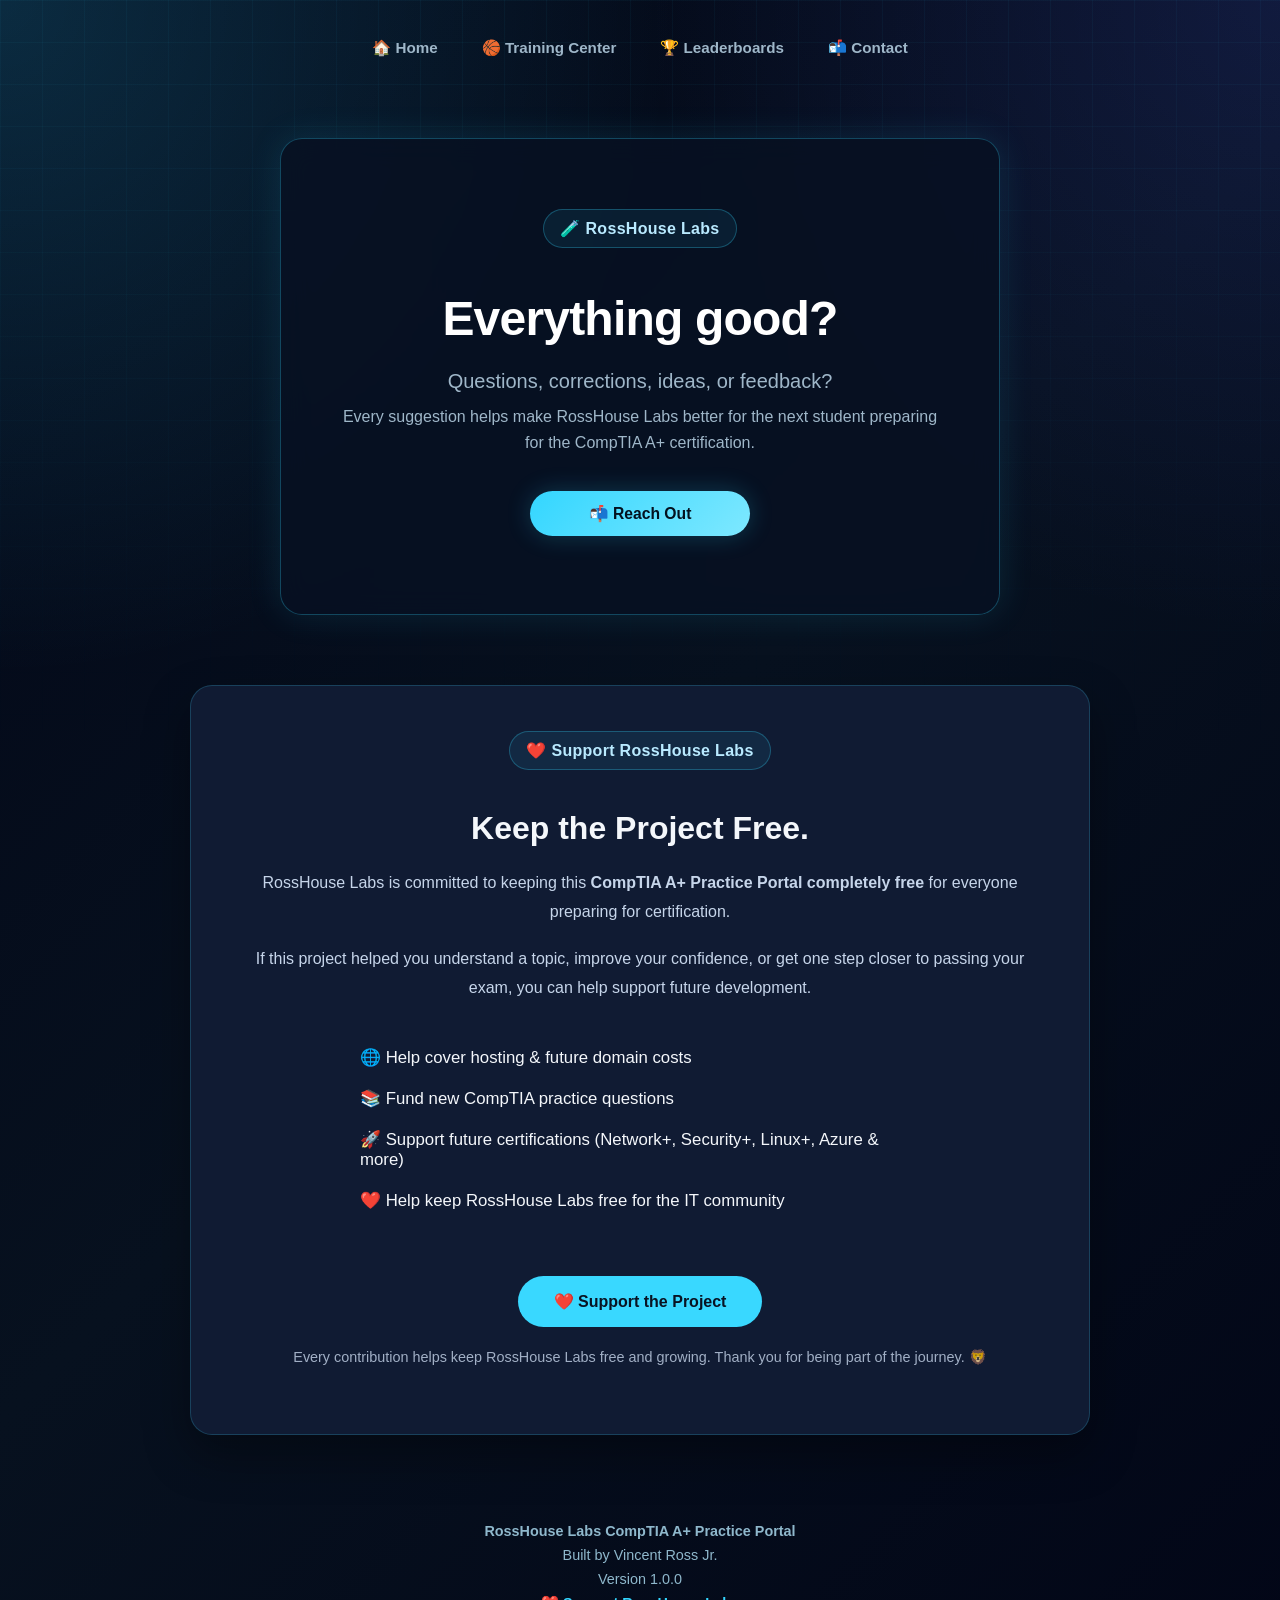
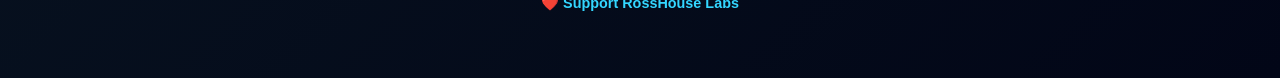
==== contact.html @ 8863333c "Release RossHouse Labs CompTIA A+ Practice Portal v1.0.0" ====
<!DOCTYPE html>
<html lang="en">
<head>
    <meta charset="UTF-8">
    <meta name="viewport" content="width=device-width, initial-scale=1.0">

    <title>Contact | RossHouse Labs CompTIA A+ Practice Portal</title>

    <link rel="stylesheet" href="css/style.css">
</head>

<body>

<div class="app-container">

    <nav class="top-nav">
        <a href="index.html">🏠 Home</a>
        <a href="quiz.html">🏀 Training Center</a>
        <a href="leaderboard.html">🏆 Leaderboards</a>
        <a href="contact.html">📬 Contact</a>
    </nav>

    <section class="quiz-card contact-card clean-contact">

        <div class="center-brand">
            <div class="brand-pill">
                🧪 RossHouse Labs
            </div>
        </div>

        <h1>Everything good?</h1>

        <p class="description">
            Questions, corrections, ideas, or feedback?
        </p>

        <p class="contact-subtext">
            Every suggestion helps make RossHouse Labs better for the next
            student preparing for the CompTIA A+ certification.
        </p>

        <div class="button-group center-buttons">

            <a
                class="btn primary"
                href="mailto:VrJr.tech@outlook.com?subject=RossHouse%20Labs%20Feedback"
            >
                📬 Reach Out
            </a>

        </div>

    </section>

    <!-- ===================================== -->
    <!-- Support RossHouse Labs -->
    <!-- ===================================== -->

    <section class="support-section">

        <div class="support-card">

            <div class="brand-pill">
                ❤️ Support RossHouse Labs
            </div>

            <h2>Keep the Project Free.</h2>

            <p>

                RossHouse Labs is committed to keeping this
                <strong>CompTIA A+ Practice Portal completely free</strong>
                for everyone preparing for certification.

            </p>

            <p>

                If this project helped you understand a topic,
                improve your confidence,
                or get one step closer to passing your exam,
                you can help support future development.

            </p>

            <div class="support-list">

                <div>🌐 Help cover hosting & future domain costs</div>

                <div>📚 Fund new CompTIA practice questions</div>

                <div>🚀 Support future certifications (Network+, Security+, Linux+, Azure & more)</div>

                <div>❤️ Help keep RossHouse Labs free for the IT community</div>

            </div>

            <a
                href="https://ko-fi.com/rosshouselabs"
                target="_blank"
                rel="noopener noreferrer"
                class="support-btn"
            >
                ❤️ Support the Project
            </a>

            <p class="support-note">

                Every contribution helps keep RossHouse Labs free and growing.
                Thank you for being part of the journey. 🦁

            </p>

        </div>

    </section>

    <footer class="footer">

        <p>
            <strong>RossHouse Labs CompTIA A+ Practice Portal</strong>
        </p>

        <p>
            Built by Vincent Ross Jr.
        </p>

        <p>
            Version 1.0.0
        </p>

        <p>
            <a href="https://ko-fi.com/rosshouselabs"
               target="_blank"
               rel="noopener noreferrer">
                ❤️ Support RossHouse Labs
            </a>
        </p>

    </footer>

</div>

</body>
</html>
---- css/style.css ----
:root {
  --bg-main: #030712;
  --bg-card: rgba(8, 17, 34, 0.86);
  --bg-card-strong: rgba(10, 24, 47, 0.96);
  --accent: #33d6ff;
  --accent-soft: rgba(51, 214, 255, 0.14);
  --accent-border: rgba(51, 214, 255, 0.28);
  --text-main: #f4f7fb;
  --text-muted: #9fb7c9;
  --success: #24d17e;
  --danger: #ff4d6d;
  --warning: #ffd166;
  --radius-lg: 22px;
  --radius-md: 14px;
  --shadow-glow: 0 0 35px rgba(51, 214, 255, 0.12);
}

* {
  box-sizing: border-box;
}

body {
  margin: 0;
  min-height: 100vh;
  font-family: Arial, Helvetica, sans-serif;
  color: var(--text-main);
  background:
    radial-gradient(circle at top left, rgba(51, 214, 255, 0.18), transparent 32%),
    radial-gradient(circle at top right, rgba(80, 90, 255, 0.14), transparent 30%),
    linear-gradient(135deg, #020617, #07111f 48%, #020617);
}

body::before {
  content: "";
  position: fixed;
  inset: 0;
  pointer-events: none;
  background-image:
    linear-gradient(rgba(51, 214, 255, 0.045) 1px, transparent 1px),
    linear-gradient(90deg, rgba(51, 214, 255, 0.045) 1px, transparent 1px);
  background-size: 42px 42px;
  mask-image: linear-gradient(to bottom, black, transparent 85%);
}

.app-container {
  width: 92%;
  max-width: 1150px;
  margin: 0 auto;
  padding: 28px 0;
  position: relative;
  z-index: 1;
}

.top-nav {
  display: flex;
  justify-content: center;
  align-items: center;
  gap: 14px;
  margin-bottom: 38px;
  flex-wrap: wrap;
}

.top-nav a {
  color: var(--text-muted);
  text-decoration: none;
  font-weight: 800;
  font-size: 0.95rem;
  padding: 10px 14px;
  border: 1px solid transparent;
  border-radius: 999px;
  transition: 0.2s ease;
}

.top-nav a:hover {
  color: var(--accent);
  background: var(--accent-soft);
  border-color: var(--accent-border);
}

.hero {
  text-align: center;
  padding: 76px 20px 46px;
}

.brand-pill {
  display: inline-block;
  padding: 9px 16px;
  margin-bottom: 18px;
  border: 1px solid var(--accent-border);
  border-radius: 999px;
  color: #b9eaff;
  background: rgba(51, 214, 255, 0.08);
  font-weight: 900;
  letter-spacing: 0.3px;
}

.hero h1 {
  font-size: clamp(2.5rem, 6vw, 5rem);
  margin: 8px 0;
  color: #ffffff;
  line-height: 0.95;
  letter-spacing: -2px;
  text-shadow: 0 0 30px rgba(51, 214, 255, 0.22);
}

.tagline {
  font-size: clamp(1.3rem, 3vw, 2.35rem);
  margin: 18px auto 10px;
  color: #ffffff;
  font-weight: 900;
  text-transform: uppercase;
  letter-spacing: -0.8px;
}

.description {
  max-width: 760px;
  margin: 18px auto;
  line-height: 1.7;
  color: var(--text-muted);
  font-size: 1.05rem;
}

.button-group {
  margin-top: 30px;
}

.btn {
  display: inline-block;
  border: none;
  padding: 13px 22px;
  margin: 8px;
  border-radius: 999px;
  text-decoration: none;
  font-weight: 900;
  cursor: pointer;
  transition: 0.2s ease;
  font-size: 0.98rem;
}

.primary {
  background: linear-gradient(135deg, var(--accent), #7ee8ff);
  color: #03111f;
  box-shadow: 0 0 25px rgba(51, 214, 255, 0.22);
}

.secondary {
  background: rgba(255, 255, 255, 0.03);
  color: var(--accent);
  border: 1px solid var(--accent-border);
}

.btn:hover {
  transform: translateY(-3px);
  box-shadow: 0 0 25px rgba(51, 214, 255, 0.35);
}

/* Cards / Panels */

.mission-control,
.quiz-card,
.card {
  background: var(--bg-card);
  border: 1px solid var(--accent-border);
  border-radius: var(--radius-lg);
  box-shadow: var(--shadow-glow);
  backdrop-filter: blur(14px);
}

.mission-control {
  margin: 18px 0 34px;
  padding: 30px;
}

.mission-control h2,
.quiz-card h1 {
  margin-top: 0;
  color: #ffffff;
  letter-spacing: -0.8px;
}

.mission-grid {
  display: grid;
  grid-template-columns: repeat(3, 1fr);
  gap: 15px;
}

.mission-item {
  background: rgba(6, 17, 31, 0.82);
  border: 1px solid rgba(51, 214, 255, 0.16);
  border-radius: var(--radius-md);
  padding: 17px;
  font-weight: 900;
  color: #eaf8ff;
}

.mission-item span {
  margin-left: 8px;
}

.cards {
  display: grid;
  grid-template-columns: repeat(3, 1fr);
  gap: 18px;
}

.card {
  padding: 26px;
  transition: 0.2s ease;
}

.card:hover {
  transform: translateY(-4px);
  border-color: rgba(51, 214, 255, 0.55);
}

.card h3 {
  margin-top: 0;
  color: var(--accent);
}

.card p {
  color: var(--text-muted);
  line-height: 1.6;
}

/* Training / Quiz */

.quiz-card {
  padding: 38px;
}

#setup-screen {
  max-width: 860px;
  margin: 0 auto;
}

#quiz-screen {
  max-width: 980px;
  margin: 0 auto;
  padding: 42px;
}

label {
  display: block;
  margin-top: 18px;
  margin-bottom: 8px;
  color: #b9eaff;
  font-weight: 900;
}

input,
select {
  width: 100%;
  padding: 15px;
  border-radius: 12px;
  border: 1px solid #24415f;
  background: rgba(3, 10, 20, 0.92);
  color: var(--text-main);
  outline: none;
  font-size: 1rem;
}

input:focus,
select:focus {
  border-color: var(--accent);
  box-shadow: 0 0 0 3px rgba(51, 214, 255, 0.12);
}

.hidden {
  display: none;
}

.progress-wrapper {
  width: 100%;
  height: 13px;
  background: rgba(16, 37, 66, 0.9);
  border-radius: 999px;
  overflow: hidden;
  margin-bottom: 28px;
}

#progress-bar {
  height: 100%;
  width: 0%;
  background: linear-gradient(90deg, var(--accent), #9ff0ff);
  transition: width 0.3s ease;
}

#question-count {
  color: var(--text-muted);
  font-weight: 900;
  text-align: center;
  margin-bottom: 18px;
}

#question-text {
  line-height: 1.35;
  text-align: center;
  max-width: 760px;
  margin: 0 auto 28px;
  font-size: clamp(1.4rem, 2.5vw, 2rem);
}

#choices-container {
  max-width: 680px;
  margin: 0 auto;
}

.choice {
  display: block;
  width: 100%;
  text-align: left;
  background: rgba(20, 38, 63, 0.95);
  color: #f4f7fb;
  border: 1px solid rgba(51, 214, 255, 0.25);
  padding: 17px 20px;
  margin: 13px 0;
  border-radius: 14px;
  cursor: pointer;
  transition: all 0.2s ease;
  font-size: 1rem;
  font-weight: 800;
}

.choice:hover {
  background: rgba(51, 214, 255, 0.15);
  border-color: var(--accent);
  transform: translateX(4px);
}

.choice.selected {
  background: rgba(51, 214, 255, 0.25);
  border-color: var(--accent);
  color: #ffffff;
  box-shadow: 0 0 15px rgba(51, 214, 255, 0.25);
}

.quiz-buttons {
  display: flex;
  justify-content: center;
  gap: 16px;
  margin-top: 34px;
}

.quiz-buttons .btn {
  min-width: 190px;
}

.correct {
  border-left: 5px solid var(--success);
}

.incorrect {
  border-left: 5px solid var(--danger);
}

.review-item {
  margin-bottom: 20px;
  padding: 18px;
  background: rgba(6, 17, 31, 0.9);
  border-radius: var(--radius-md);
  border: 1px solid rgba(255, 255, 255, 0.07);
}

.review-item p {
  color: var(--text-muted);
  line-height: 1.55;
}

/* Leaderboards */

table {
  width: 100%;
  border-collapse: collapse;
  margin-top: 25px;
  overflow: hidden;
  border-radius: var(--radius-md);
}

th,
td {
  padding: 15px;
  border-bottom: 1px solid #24415f;
  text-align: left;
}

th {
  color: var(--accent);
  background: rgba(51, 214, 255, 0.06);
}

td {
  color: var(--text-muted);
}

/* Contact Page */

.contact-card {
  max-width: 900px;
  margin: 40px auto;
  padding: 80px 50px;
  text-align: center;
}

.contact-card h1 {
  font-size: 3rem;
  margin-bottom: 20px;
}

.contact-card .description {
  max-width: 650px;
  margin: 0 auto 20px;
  font-size: 1.2rem;
}

.contact-subtext {
  max-width: 600px;
  margin: 0 auto 45px;
  color: var(--text-muted);
  line-height: 1.7;
  font-size: 1rem;
}

.contact-buttons {
  display: flex;
  justify-content: center;
  gap: 20px;
  flex-wrap: wrap;
}

.contact-buttons .btn {
  min-width: 230px;
}

/* Forms */

textarea {
  width: 100%;
  padding: 14px;
  border-radius: 12px;
  border: 1px solid #24415f;
  background: rgba(3, 10, 20, 0.9);
  color: #f4f7fb;
  font-family: inherit;
  font-size: 1rem;
  resize: vertical;
  min-height: 180px;
}

textarea:focus {
  outline: none;
  border-color: var(--accent);
  box-shadow: 0 0 0 3px rgba(51, 214, 255, 0.12);
}

.footer {
  margin-top: 42px;
  padding: 22px;
  text-align: center;
  color: #8fb8cc;
  font-size: 0.9rem;
}

/* Responsive */

@media (max-width: 850px) {
  .mission-grid,
  .cards {
    grid-template-columns: 1fr;
  }

  .hero {
    padding: 50px 10px 30px;
  }

  .quiz-card,
  #quiz-screen {
    padding: 28px 20px;
  }

  .quiz-buttons {
    flex-direction: column;
  }

  .btn,
  .quiz-buttons .btn {
    width: 100%;
    text-align: center;
    min-width: 0;
  }

  .contact-card {
    padding: 60px 25px;
  }

  .contact-card h1 {
    font-size: 2.3rem;
  }

  .contact-buttons {
    flex-direction: column;
    align-items: center;
  }

  .contact-buttons .btn {
    width: 100%;
    max-width: 320px;
  }

  table {
    font-size: 0.85rem;
  }

  th,
  td {
    padding: 10px;
  }
}
.results-stats {
  display: grid;
  grid-template-columns: repeat(3, 1fr);
  gap: 20px;
  margin: 35px 0;
}

.stat-card {
  background: rgba(20, 38, 63, 0.95);
  border: 1px solid rgba(51, 214, 255, 0.25);
  border-radius: 16px;
  padding: 24px;
  text-align: center;
}

.stat-card h3 {
  margin-top: 0;
  color: #9fb7c9;
  font-size: 1rem;
}

.stat-card p {
  margin-bottom: 0;
  font-size: 2rem;
  font-weight: 900;
  color: #ffffff;
}

@media (max-width: 768px) {
  .results-stats {
    grid-template-columns: 1fr;
  }
}
.brand-pill {
  display: inline-block;
}

.center-brand {
  text-align: center;
  margin-bottom: 25px;
}

.center-buttons {
  display: flex;
  justify-content: center;
  gap: 18px;
  flex-wrap: wrap;
}
/* ---------- Universal Centering Helpers ---------- */

.center-page {
  text-align: center;
}

.center-brand {
  display: flex;
  justify-content: center;
  margin-bottom: 25px;
}

.center-buttons {
  display: flex;
  justify-content: center;
  gap: 18px;
  flex-wrap: wrap;
  margin-top: 35px;
}

.center-buttons .btn {
  min-width: 220px;
}

/* ---------- Results Page ---------- */

#score-summary {
  margin-top: 30px;
}

.results-stats {
  display: grid;
  grid-template-columns: repeat(3, 1fr);
  gap: 22px;
  margin: 40px 0;
}

.stat-card {
  background: rgba(20, 38, 63, 0.95);
  border: 1px solid rgba(51, 214, 255, 0.25);
  border-radius: 18px;
  padding: 28px;
  text-align: center;
}

.stat-card h3 {
  margin: 0 0 15px;
  color: #9fb7c9;
  font-size: 1rem;
}

.stat-card p {
  margin: 0;
  font-size: 2.3rem;
  font-weight: 900;
  color: #ffffff;
}

/* ---------- Footer ---------- */

.footer {
  margin-top: 42px;
  padding: 30px 20px;
  text-align: center;
  color: #8fb8cc;
  font-size: 0.9rem;
}

.footer p {
  margin: 8px 0;
}

.footer a {
  color: #33d6ff;
  text-decoration: none;
  font-weight: 700;
}

.footer a:hover {
  text-decoration: underline;
}

/* ---------- Mobile ---------- */

@media (max-width: 850px) {
  .results-stats {
    grid-template-columns: 1fr;
  }

  .center-buttons {
    flex-direction: column;
    align-items: center;
  }

  .center-buttons .btn {
    width: 100%;
    max-width: 320px;
  }
}
.center-page {
  max-width: 1150px;
  margin: 0 auto;
}

.quiz-card.center-page {
  padding: 45px;
}
.training-content {
  max-width: 850px;
  margin: 0 auto;
  text-align: left;
}

.training-content .brand-pill {
  display: block;
  width: fit-content;
  margin: 0 auto 30px;
}
.training-content {
  max-width: 850px;
  margin: 0 auto;
}

.training-content label {
  text-align: left;
}

.training-content input,
.training-content select {
  text-align: left;
}

.training-content h1,
.training-content .description {
  text-align: center;
}
.clean-contact {
  max-width: 720px;
  margin: 70px auto;
  padding: 70px 45px;
  text-align: center;
}

.clean-contact h1 {
  font-size: 3rem;
  margin-bottom: 18px;
}

.clean-contact .description {
  margin-bottom: 6px;
  font-size: 1.25rem;
}

.clean-contact .contact-subtext {
  margin: 0 auto 28px;
  color: #9fb7c9;
  font-size: 1rem;
  line-height: 1.6;
}

.clean-contact .center-buttons {
  margin-top: 24px;
}

.clean-contact .btn {
  min-width: 220px;
}
/* =======================================================
   SUPPORT ROSSHOUSE LABS
======================================================= */

.support-section{

    width:90%;

    max-width:900px;

    margin:50px auto;

}

.support-card{

    background:#101b33;

    border:1px solid rgba(62,215,255,.20);

    border-radius:22px;

    padding:45px;

    text-align:center;

    box-shadow:0 20px 45px rgba(0,0,0,.35);

}

.support-card h2{

    margin:22px 0;

    font-size:2rem;

}

.support-card p{

    color:#c6d5ea;

    line-height:1.8;

    margin:18px 0;

}

.support-list{

    margin:35px auto;

    text-align:left;

    max-width:560px;

}

.support-list div{

    padding:10px 0;

    font-size:1.05rem;

}

.support-btn{

    display:inline-block;

    margin-top:20px;

    padding:16px 36px;

    border-radius:999px;

    background:#39d8ff;

    color:#081323;

    font-weight:700;

    text-decoration:none;

    transition:.25s ease;

}

.support-btn:hover{

    transform:translateY(-4px);

    box-shadow:0 15px 30px rgba(57,216,255,.35);

}

.support-note{

    margin-top:18px;

    color:#91a9c7;

    font-size:.9rem;

    opacity:.8;

}
/* =======================================================
   HOMEPAGE PORTAL STATS
======================================================= */

.portal-stats{

    display:grid;

    grid-template-columns:repeat(auto-fit,minmax(190px,1fr));

    gap:22px;

    width:95%;

    max-width:1100px;

    margin:45px auto 55px;

}

.portal-stats .stat-card{

    background:rgba(10,24,47,.92);

    border:1px solid rgba(51,214,255,.18);

    border-radius:20px;

    padding:28px;

    text-align:center;

    transition:.25s ease;

    box-shadow:0 10px 30px rgba(0,0,0,.25);

}

.portal-stats .stat-card:hover{

    transform:translateY(-6px);

    border-color:#39d8ff;

    box-shadow:0 18px 40px rgba(57,216,255,.22);

}

.portal-stats .stat-icon{

    font-size:2rem;

}

.portal-stats .stat-number{

    margin-top:12px;

    font-size:2rem;

    font-weight:900;

    color:#39d8ff;

}

.portal-stats .stat-label{

    margin-top:10px;

    color:#c8d7ea;

    font-size:.95rem;

}
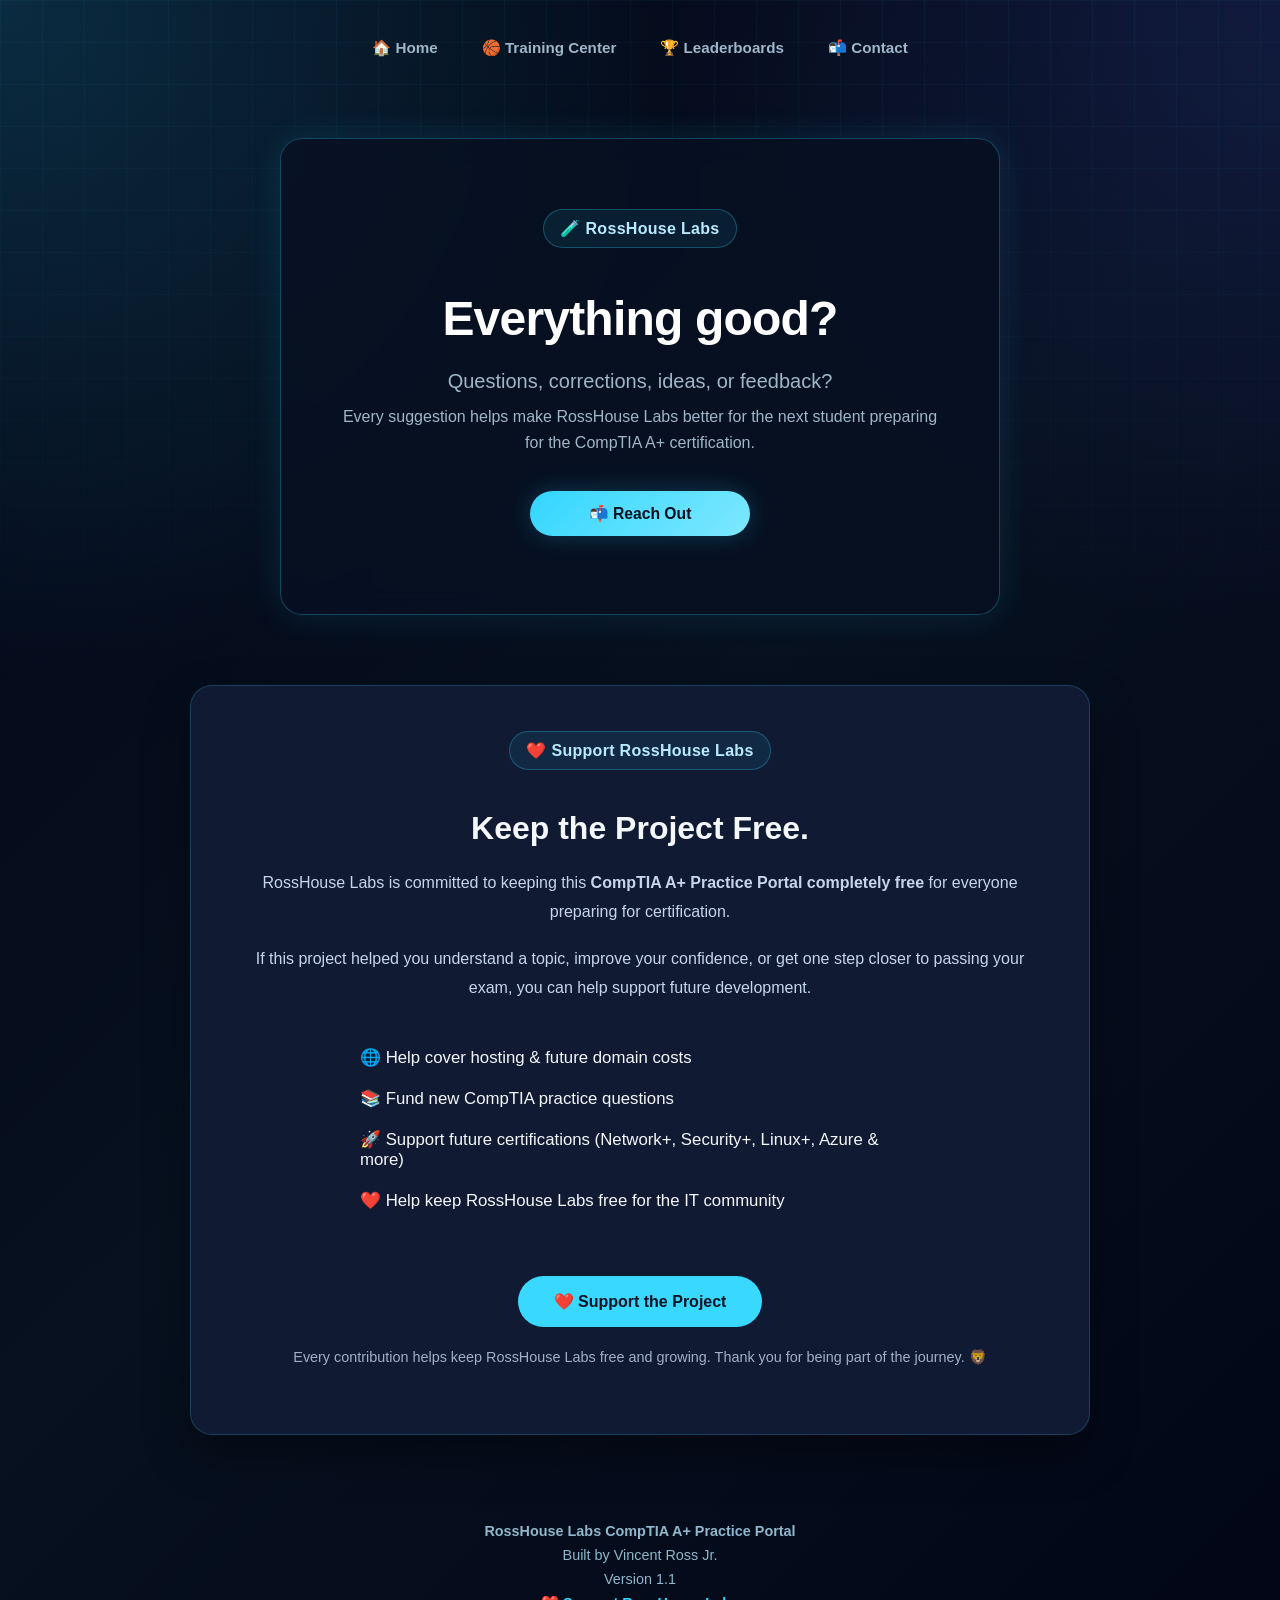
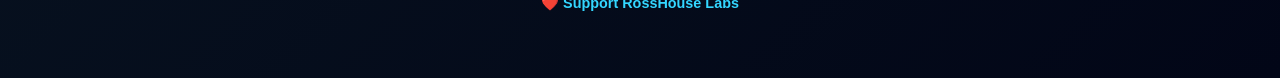
==== commit c3503536: "Display v1.1 release in site footers" ====
--- a/contact.html
+++ b/contact.html
@@ -126,7 +126,7 @@
         </p>
 
         <p>
-            Version 1.0.0
+            Version 1.1
         </p>
 
         <p>
@@ -142,4 +142,4 @@
 </div>
 
 </body>
-</html>+</html>
